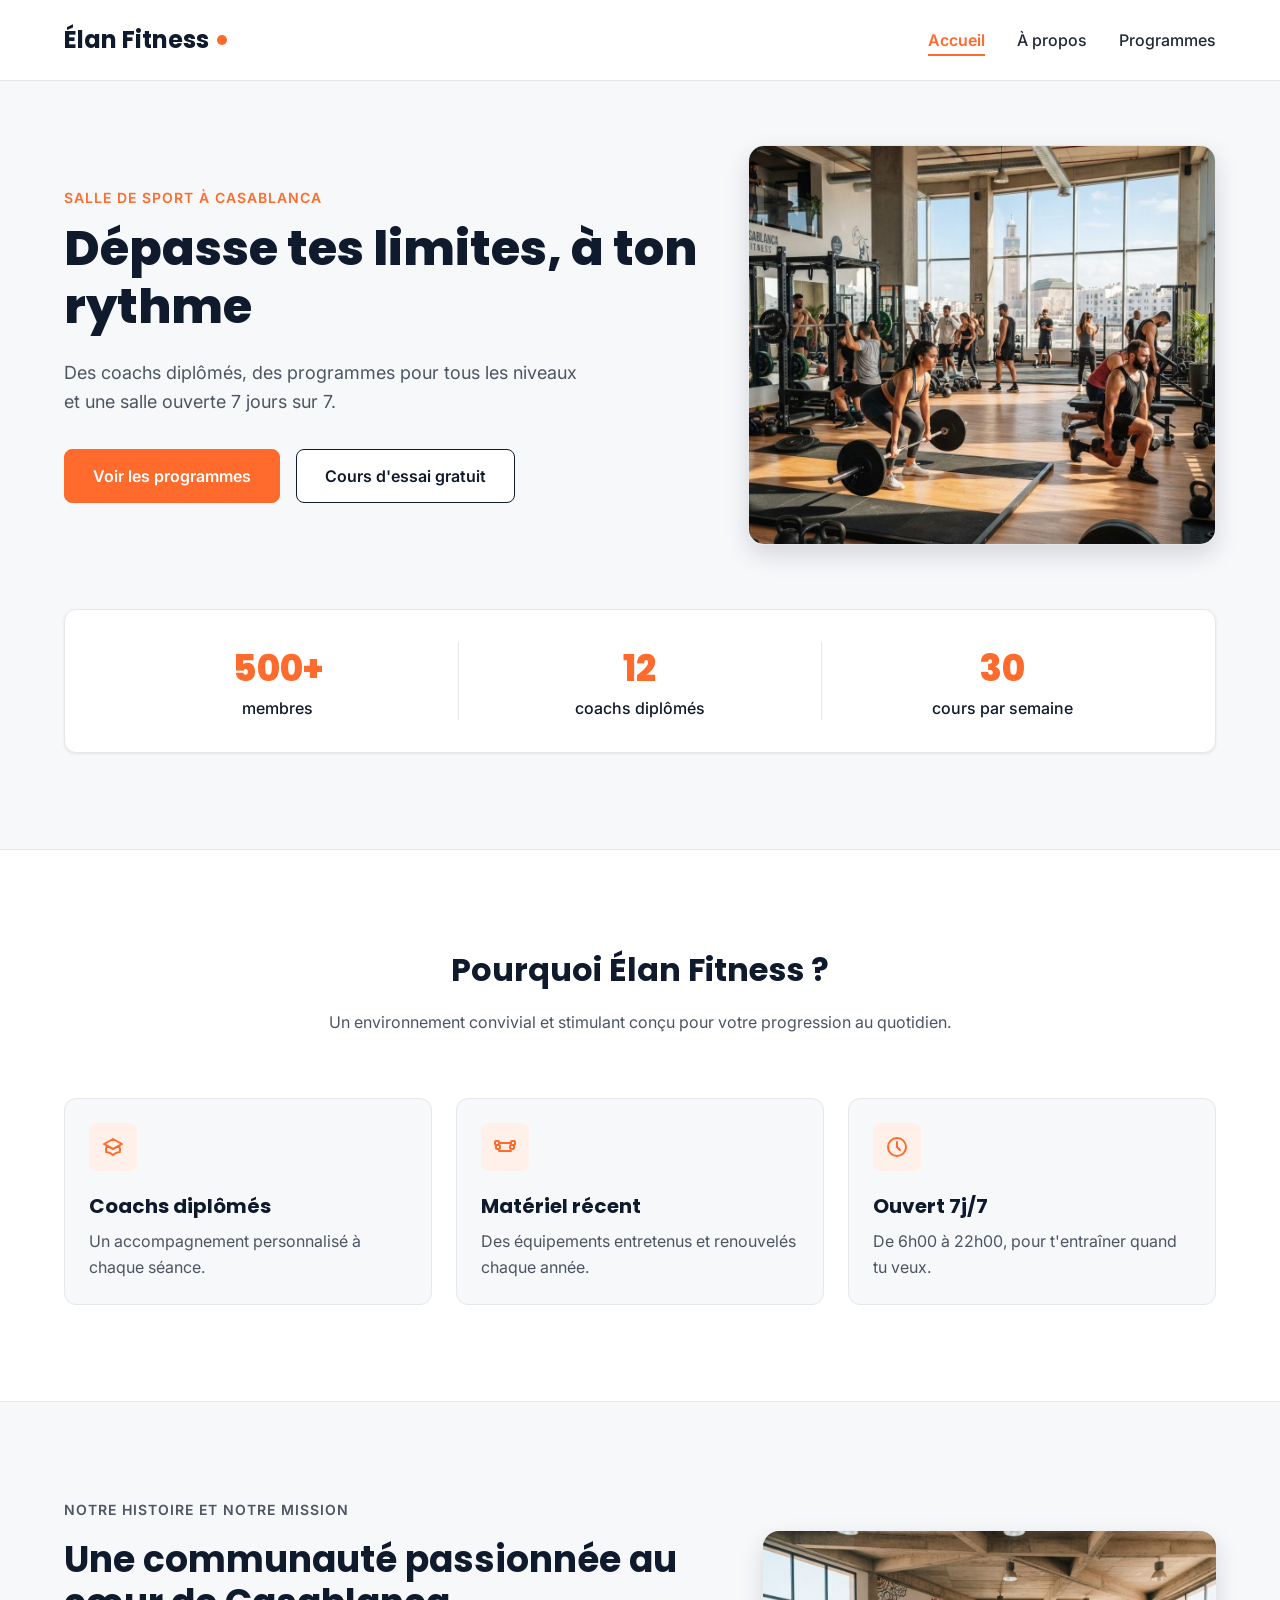
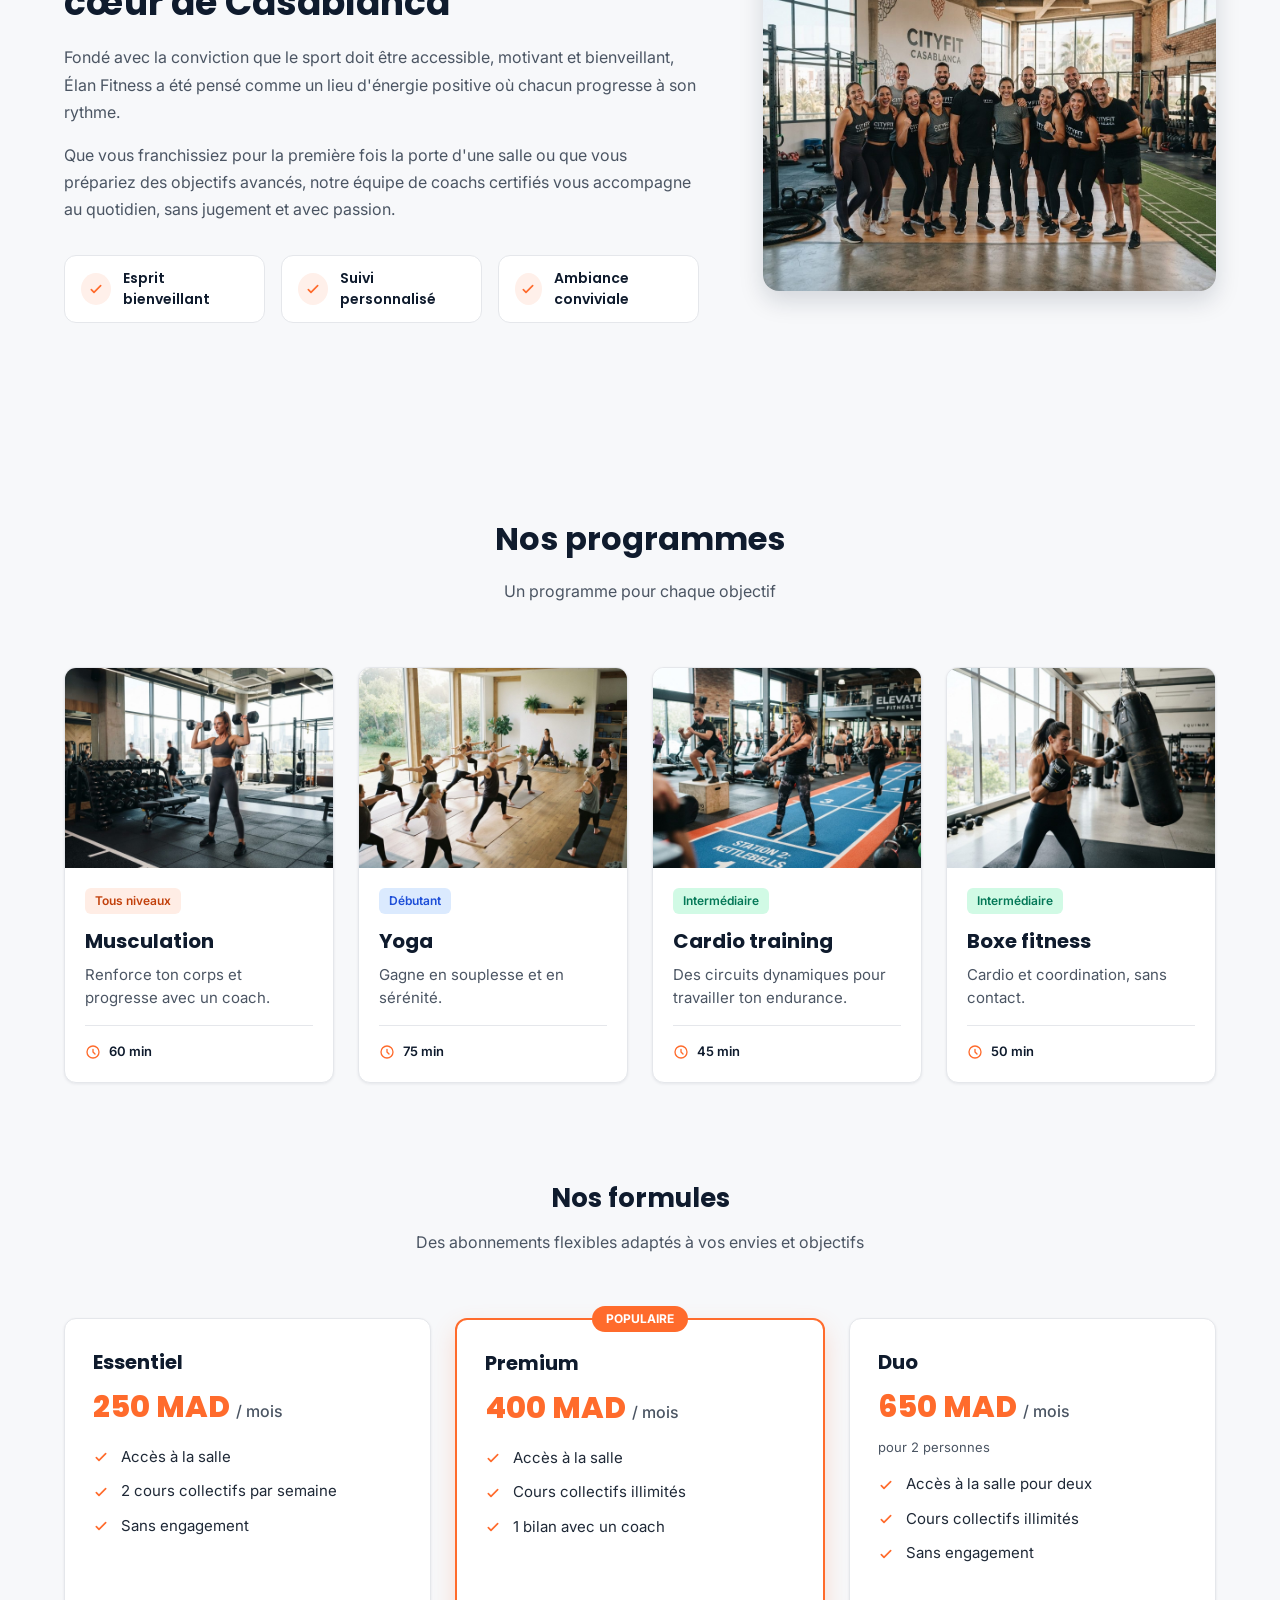
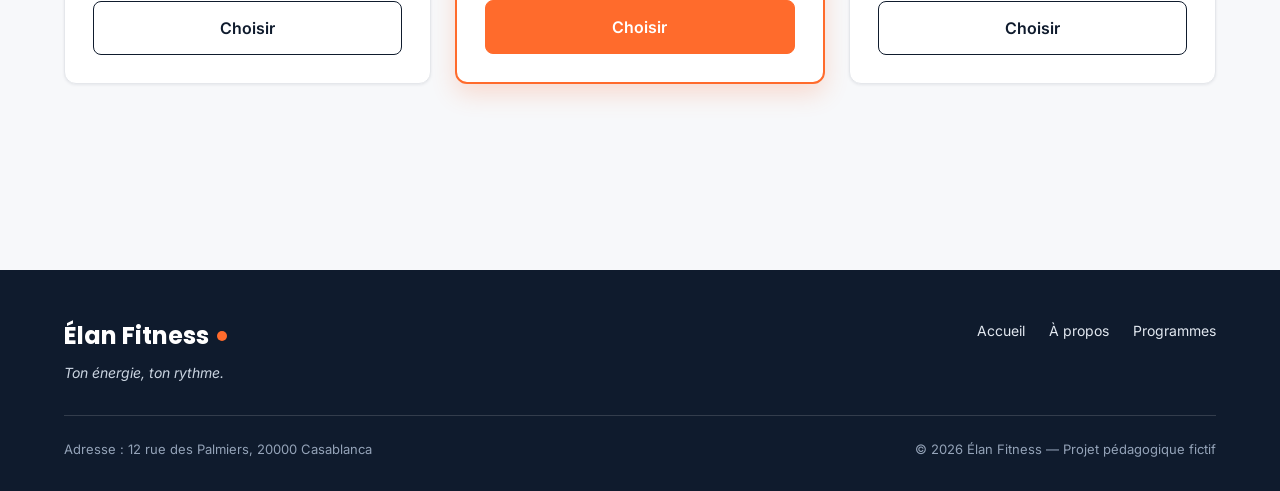
==== index.html @ 8089c2e6 "les 1er modification sur projet Global" ====
<!DOCTYPE html>
<html lang="fr">

<head>
  <meta charset="UTF-8">
  <meta name="viewport" content="width=device-width, initial-scale=1">
  <meta name="description"
    content="Élan Fitness, salle de sport à Casablanca : musculation, yoga, cardio et boxe fitness avec des coachs diplômés. Réservez votre cours d'essai gratuit.">
  <title>Élan Fitness | Salle de sport à Casablanca</title>

  <link rel="preconnect" href="https://fonts.googleapis.com">
  <link rel="preconnect" href="https://fonts.gstatic.com" crossorigin>
  <link
    href="https://fonts.googleapis.com/css2?family=Inter:wght@400;500;600&family=Poppins:wght@600;700;800&display=swap"
    rel="stylesheet">

  <link rel="stylesheet" href="style.css">
</head>

<body>

  <header class="en-tete">
    <div class="conteneur en-tete-contenu">
      <a href="#accueil" class="logo">Élan Fitness</a>

      <nav aria-label="Navigation principale">
        <ul class="menu">
          <li><a href="#accueil" class="lien-actif">Accueil</a></li>
          <li><a href="#a-propos">À propos</a></li>
          <li><a href="#programmes">Programmes</a></li>
        </ul>
      </nav>
    </div>
  </header>

  <main>

    <section id="accueil" class="hero">
      <div class="conteneur">

        <div class="hero-contenu">
          <div class="hero-texte">
            <p class="sur-titre">Salle de sport à Casablanca</p>
            <h1>Dépasse tes limites, à ton rythme</h1>
            <p class="hero-description">
              Des coachs diplômés, des programmes pour tous les niveaux et une salle ouverte 7 jours sur 7.
            </p>
            <div class="boutons">
              <a href="#programmes" class="bouton bouton-principal">Voir les programmes</a>
              <a href="#contact" class="bouton bouton-secondaire">Cours d'essai gratuit</a>
            </div>
          </div>

          <img class="hero-image" src="img/hero.jpg"
            alt="Des personnes s'entraînent dans une salle de sport lumineuse à Casablanca">
        </div>

        <div class="chiffres">
          <div class="chiffre">
            <p class="chiffre-nombre">500+</p>
            <p>membres</p>
          </div>
          <div class="chiffre">
            <p class="chiffre-nombre">12</p>
            <p>coachs diplômés</p>
          </div>
          <div class="chiffre">
            <p class="chiffre-nombre">30</p>
            <p>cours par semaine</p>
          </div>
        </div>

      </div>
    </section>

    <section class="section section-blanche">
      <div class="conteneur">

        <div class="section-titre">
          <h2>Pourquoi Élan Fitness ?</h2>
          <p>Un environnement convivial et stimulant conçu pour votre progression au quotidien.</p>
        </div>

        <div class="cartes">
          <article class="carte carte-avantage">
            <div class="icone"><img src="img/icone-coach.svg" alt=""></div>
            <h3>Coachs diplômés</h3>
            <p>Un accompagnement personnalisé à chaque séance.</p>
          </article>

          <article class="carte carte-avantage">
            <div class="icone"><img src="img/icone-materiel.svg" alt=""></div>
            <h3>Matériel récent</h3>
            <p>Des équipements entretenus et renouvelés chaque année.</p>
          </article>

          <article class="carte carte-avantage">
            <div class="icone"><img src="img/icone-horloge.svg" alt=""></div>
            <h3>Ouvert 7j/7</h3>
            <p>De 6h00 à 22h00, pour t'entraîner quand tu veux.</p>
          </article>
        </div>

      </div>
    </section>

    <section id="a-propos" class="section">
      <div class="conteneur apropos-contenu">

        <div class="apropos-texte">
          <p class="sur-titre">Notre histoire et notre mission</p>
          <h2>Une communauté passionnée au cœur de Casablanca</h2>
          <p>
            Fondé avec la conviction que le sport doit être accessible, motivant et bienveillant,
            Élan Fitness a été pensé comme un lieu d'énergie positive où chacun progresse à son rythme.
          </p>
          <p>
            Que vous franchissiez pour la première fois la porte d'une salle ou que vous prépariez des
            objectifs avancés, notre équipe de coachs certifiés vous accompagne au quotidien, sans
            jugement et avec passion.
          </p>

          <ul class="valeurs">
            <li class="valeur">
              <div class="icone icone-petite"><img src="img/icone-check.svg" alt=""></div>
              <span>Esprit bienveillant</span>
            </li>
            <li class="valeur">
              <div class="icone icone-petite"><img src="img/icone-check.svg" alt=""></div>
              <span>Suivi personnalisé</span>
            </li>
            <li class="valeur">
              <div class="icone icone-petite"><img src="img/icone-check.svg" alt=""></div>
              <span>Ambiance conviviale</span>
            </li>
          </ul>
        </div>

        <img class="apropos-image" src="img/equipe.jpg" alt="L'équipe de coachs d'Élan Fitness réunie dans la salle">

      </div>
    </section>

    <section id="programmes" class="section">
      <div class="conteneur">

        <div class="section-titre">
          <h2>Nos programmes</h2>
          <p>Un programme pour chaque objectif</p>
        </div>

        <div class="cartes">

          <article class="carte carte-programme">
            <img src="img/musculation.jpg" alt="Une sportive soulève des haltères dans l'espace musculation">
            <div class="programme-corps">
              <span class="etiquette etiquette-orange">Tous niveaux</span>
              <h3>Musculation</h3>
              <p>Renforce ton corps et progresse avec un coach.</p>
              <p class="duree"><img src="img/icone-duree.svg" alt="">60 min</p>
            </div>
          </article>

          <article class="carte carte-programme">
            <img src="img/yoga.jpg" alt="Un groupe pratique le yoga sur des tapis dans une salle lumineuse">
            <div class="programme-corps">
              <span class="etiquette etiquette-bleue">Débutant</span>
              <h3>Yoga</h3>
              <p>Gagne en souplesse et en sérénité.</p>
              <p class="duree"><img src="img/icone-duree.svg" alt="">75 min</p>
            </div>
          </article>

          <article class="carte carte-programme">
            <img src="img/cardio.jpg" alt="Des sportifs suivent un circuit de cardio training avec des kettlebells">
            <div class="programme-corps">
              <span class="etiquette etiquette-verte">Intermédiaire</span>
              <h3>Cardio training</h3>
              <p>Des circuits dynamiques pour travailler ton endurance.</p>
              <p class="duree"><img src="img/icone-duree.svg" alt="">45 min</p>
            </div>
          </article>

          <article class="carte carte-programme">
            <img src="img/boxe.jpg" alt="Une sportive frappe un sac de frappe pendant un cours de boxe fitness">
            <div class="programme-corps">
              <span class="etiquette etiquette-verte">Intermédiaire</span>
              <h3>Boxe fitness</h3>
              <p>Cardio et coordination, sans contact.</p>
              <p class="duree"><img src="img/icone-duree.svg" alt="">50 min</p>
            </div>
          </article>

        </div>

        <div class="formules">

          <div class="section-titre">
            <h3>Nos formules</h3>
            <p>Des abonnements flexibles adaptés à vos envies et objectifs</p>
          </div>

          <div class="cartes">

            <article class="carte formule">
              <h4>Essentiel</h4>
              <p class="prix">250 MAD <span>/ mois</span></p>
              <ul class="formule-liste">
                <li>Accès à la salle</li>
                <li>2 cours collectifs par semaine</li>
                <li>Sans engagement</li>
              </ul>
              <a href="#contact" class="bouton bouton-secondaire">Choisir</a>
            </article>

            <article class="carte formule formule-populaire">
              <p class="badge-populaire">Populaire</p>
              <h4>Premium</h4>
              <p class="prix">400 MAD <span>/ mois</span></p>
              <ul class="formule-liste">
                <li>Accès à la salle</li>
                <li>Cours collectifs illimités</li>
                <li>1 bilan avec un coach</li>
              </ul>
              <a href="#contact" class="bouton bouton-principal">Choisir</a>
            </article>

            <article class="carte formule">
              <h4>Duo</h4>
              <p class="prix">650 MAD <span>/ mois</span></p>
              <p class="prix-note">pour 2 personnes</p>
              <ul class="formule-liste">
                <li>Accès à la salle pour deux</li>
                <li>Cours collectifs illimités</li>
                <li>Sans engagement</li>
              </ul>
              <a href="#contact" class="bouton bouton-secondaire">Choisir</a>
            </article>

          </div>
        </div>

      </div>
    </section>

  </main>

  <footer class="pied-de-page">
    <div class="conteneur">

      <div class="pied-haut">
        <div>
          <p class="logo logo-clair">Élan Fitness</p>
          <p class="slogan">Ton énergie, ton rythme.</p>
        </div>

        <nav aria-label="Navigation du pied de page">
          <ul class="menu menu-pied">
            <li><a href="#accueil">Accueil</a></li>
            <li><a href="#a-propos">À propos</a></li>
            <li><a href="#programmes">Programmes</a></li>
          </ul>
        </nav>
      </div>

      <div class="pied-bas">
        <p>Adresse : 12 rue des Palmiers, 20000 Casablanca</p>
        <p>&copy; 2026 Élan Fitness — Projet pédagogique fictif</p>
      </div>

    </div>
  </footer>

</body>

</html>
---- style.css ----
* {
  box-sizing: border-box;
  margin: 0;
  padding: 0;
}

html {
  scroll-behavior: smooth;
}

body {
  font-family: 'Inter', Arial, sans-serif;
  font-size: 16px;
  line-height: 1.5;
  color: #1F2937;
  background-color: #F7F8FA;
}

h1,
h2,
h3,
h4 {
  font-family: 'Poppins', Arial, sans-serif;
  color: #0F1B2D;
}

a {
  color: inherit;
  text-decoration: none;
}

ul {
  list-style: none;
}

img {
  display: block;
  max-width: 100%;
}

a:focus-visible,
button:focus-visible {
  outline: 3px solid #FF6B2C;
  outline-offset: 2px;
}

.conteneur {
  width: 100%;
  max-width: 1200px;
  margin: 0 auto;
  padding: 0 24px;
}

.section {
  padding: 96px 0;
}

.section-blanche {
  background-color: #FFFFFF;
  border-top: 1px solid #E5E7EB;
  border-bottom: 1px solid #E5E7EB;
}

.section-titre {
  max-width: 640px;
  margin: 0 auto 64px;
  text-align: center;
}

.section-titre h2 {
  font-size: 32px;
  margin-bottom: 16px;
}

.section-titre h3 {
  font-size: 26px;
  margin-bottom: 12px;
}

.section-titre p {
  color: #4B5563;
}

.sur-titre {
  font-size: 14px;
  font-weight: 600;
  color: #FF6B2C;
  text-transform: uppercase;
  letter-spacing: 1px;
  margin-bottom: 12px;
}

.bouton {
  display: inline-block;
  padding: 14px 28px;
  border-radius: 8px;
  font-size: 16px;
  font-weight: 600;
  text-align: center;
  cursor: pointer;
}

.bouton-principal {
  background-color: #FF6B2C;
  border: 1px solid #FF6B2C;
  color: #FFFFFF;
}

.bouton-principal:hover {
  background-color: #F05817;
}

.bouton-secondaire {
  background-color: #FFFFFF;
  border: 1px solid #0F1B2D;
  color: #0F1B2D;
}

.bouton-secondaire:hover {
  background-color: #F3F4F6;
}

.cartes {
  display: flex;
  gap: 24px;
}

.carte {
  flex: 1;
  background-color: #FFFFFF;
  border: 1px solid #E5E7EB;
  border-radius: 12px;
  box-shadow: 0 1px 3px rgba(15, 27, 45, 0.08);
}

.icone {
  width: 48px;
  height: 48px;
  background-color: #FFF0EA;
  border-radius: 8px;
  display: flex;
  align-items: center;
  justify-content: center;
}

.icone img {
  width: 24px;
  height: 24px;
}

.icone-petite {
  width: 32px;
  height: 32px;
  border-radius: 50%;
}

.icone-petite img {
  width: 16px;
  height: 16px;
}

.en-tete {
  position: sticky;
  top: 0;
  z-index: 10;
  background-color: #FFFFFF;
  border-bottom: 1px solid #E5E7EB;
}

.en-tete-contenu {
  height: 80px;
  display: flex;
  align-items: center;
  justify-content: space-between;
}

.logo {
  display: flex;
  align-items: center;
  font-family: 'Poppins', Arial, sans-serif;
  font-size: 24px;
  font-weight: 700;
  color: #0F1B2D;
}

.logo::after {
  content: "";
  width: 10px;
  height: 10px;
  margin-left: 8px;
  background-color: #FF6B2C;
  border-radius: 50%;
}

.menu {
  display: flex;
  gap: 32px;
}

.menu a {
  font-weight: 500;
  padding-bottom: 4px;
  border-bottom: 2px solid transparent;
}

.menu a:hover {
  color: #FF6B2C;
}

.menu .lien-actif {
  color: #FF6B2C;
  font-weight: 600;
  border-bottom-color: #FF6B2C;
}

.hero {
  padding: 64px 0 96px;
}

.hero-contenu {
  display: flex;
  align-items: center;
  gap: 32px;
}

.hero-texte {
  flex: 7;
}

.hero-texte h1 {
  font-size: 48px;
  font-weight: 800;
  line-height: 1.2;
  margin-bottom: 24px;
}

.hero-description {
  max-width: 520px;
  font-size: 18px;
  line-height: 1.6;
  color: #4B5563;
  margin-bottom: 32px;
}

.boutons {
  display: flex;
  flex-wrap: wrap;
  gap: 16px;
}

.hero-image {
  flex: 5;
  min-width: 0;
  height: 400px;
  object-fit: cover;
  border-radius: 16px;
  border: 1px solid #E5E7EB;
  box-shadow: 0 10px 25px rgba(15, 27, 45, 0.15);
}

.chiffres {
  display: flex;
  margin-top: 64px;
  padding: 32px;
  background-color: #FFFFFF;
  border: 1px solid #E5E7EB;
  border-radius: 12px;
  box-shadow: 0 1px 3px rgba(15, 27, 45, 0.08);
}

.chiffre {
  flex: 1;
  text-align: center;
  font-weight: 500;
  color: #0F1B2D;
}

.chiffre+.chiffre {
  border-left: 1px solid #E5E7EB;
}

.chiffre-nombre {
  font-family: 'Poppins', Arial, sans-serif;
  font-size: 36px;
  font-weight: 800;
  color: #FF6B2C;
}

.carte-avantage {
  padding: 24px;
  background-color: #F7F8FA;
  box-shadow: none;
}

.carte-avantage .icone {
  margin-bottom: 20px;
}

.carte-avantage h3 {
  font-size: 20px;
  margin-bottom: 8px;
}

.carte-avantage p {
  color: #4B5563;
  line-height: 1.6;
}

.apropos-contenu {
  display: flex;
  align-items: center;
  gap: 64px;
}

.apropos-texte {
  flex: 7;
}

.apropos-texte h2 {
  font-size: 36px;
  line-height: 1.2;
  margin-bottom: 20px;
}

.apropos-texte p {
  color: #4B5563;
  line-height: 1.7;
  margin-bottom: 16px;
}

.valeurs {
  display: flex;
  gap: 16px;
  margin-top: 32px;
}

.valeur {
  flex: 1;
  display: flex;
  align-items: center;
  gap: 12px;
  padding: 12px 16px;
  background-color: #FFFFFF;
  border: 1px solid #E5E7EB;
  border-radius: 12px;
  font-family: 'Poppins', Arial, sans-serif;
  font-size: 14px;
  font-weight: 600;
  color: #0F1B2D;
}

.apropos-image {
  flex: 5;
  min-width: 0;
  height: 360px;
  object-fit: cover;
  border-radius: 16px;
  box-shadow: 0 10px 25px rgba(15, 27, 45, 0.15);
}

.carte-programme {
  display: flex;
  flex-direction: column;
  overflow: hidden;
}

.carte-programme>img {
  width: 100%;
  height: 200px;
  object-fit: cover;
}

.programme-corps {
  flex: 1;
  display: flex;
  flex-direction: column;
  padding: 20px;
}

.programme-corps h3 {
  font-size: 20px;
  margin-bottom: 8px;
}

.programme-corps p {
  font-size: 15px;
  color: #4B5563;
}

.etiquette {
  align-self: flex-start;
  padding: 4px 10px;
  margin-bottom: 12px;
  border-radius: 6px;
  font-size: 12px;
  font-weight: 600;
}

.etiquette-orange {
  background-color: #FFEDE5;
  color: #C2410C;
}

.etiquette-bleue {
  background-color: #DBEAFE;
  color: #1D4ED8;
}

.etiquette-verte {
  background-color: #D1FAE5;
  color: #047857;
}

.programme-corps .duree {
  display: flex;
  align-items: center;
  gap: 8px;
  margin-top: auto;
  padding-top: 16px;
  border-top: 1px solid #E5E7EB;
  font-size: 13px;
  font-weight: 600;
  color: #0F1B2D;
}

.programme-corps h3+p {
  margin-bottom: 16px;
}

.duree img {
  width: 16px;
  height: 16px;
}

.formules {
  margin-top: 96px;
}

.formule {
  position: relative;
  display: flex;
  flex-direction: column;
  padding: 28px;
}

.formule h4 {
  font-size: 20px;
}

.prix {
  margin: 8px 0 16px;
  font-family: 'Poppins', Arial, sans-serif;
  font-size: 30px;
  font-weight: 800;
  color: #FF6B2C;
}

.prix span {
  font-family: 'Inter', Arial, sans-serif;
  font-size: 16px;
  font-weight: 500;
  color: #4B5563;
}

.prix-note {
  margin: -8px 0 16px;
  font-size: 13px;
  color: #4B5563;
}

.formule-liste {
  flex: 1;
  margin-bottom: 24px;
}

.formule-liste li {
  padding-left: 28px;
  margin-bottom: 12px;
  font-size: 15px;
  background-image: url('img/icone-check.svg');
  background-repeat: no-repeat;
  background-position: left center;
  background-size: 16px;
}

.formule .bouton {
  display: block;
}

.formule-populaire {
  border: 2px solid #FF6B2C;
  box-shadow: 0 10px 25px rgba(255, 107, 44, 0.2);
}

.badge-populaire {
  position: absolute;
  top: -14px;
  left: 50%;
  transform: translateX(-50%);
  padding: 4px 14px;
  background-color: #FF6B2C;
  border-radius: 999px;
  font-size: 12px;
  font-weight: 700;
  text-transform: uppercase;
  color: #FFFFFF;
}

.pied-de-page {
  padding: 48px 0 32px;
  background-color: #0F1B2D;
  color: #FFFFFF;
  margin-top: 90px;
}

.pied-haut {
  display: flex;
  justify-content: space-between;
  align-items: flex-start;
  padding-bottom: 32px;
  border-bottom: 1px solid rgba(255, 255, 255, 0.15);
}

.logo-clair {
  color: #FFFFFF;
}

.slogan {
  margin-top: 8px;
  font-size: 14px;
  font-style: italic;
  color: #CBD5E1;
}

.menu-pied {
  gap: 24px;
}

.menu-pied a {
  font-size: 14px;
  font-weight: 400;
  color: #E2E8F0;
}

.pied-bas {
  display: flex;
  justify-content: space-between;
  margin-top: 24px;
  font-size: 13px;
  color: #94A3B8;
}

#conta {
  border: 1px solid #000000;
  border-radius: 40px;
  margin-top: 32px;
  padding: 24px;
  width: 400px;
}

label {
  display: block;
  font-weight: 1200;
  border-radius: 4px;


}

input,
textarea {
  width: 65%;
  padding: 8px;
  margin-top: 2px;
  margin-bottom: 16px;
  border: 2px solid #E5E7EB;
  border-radius: 20px;

}
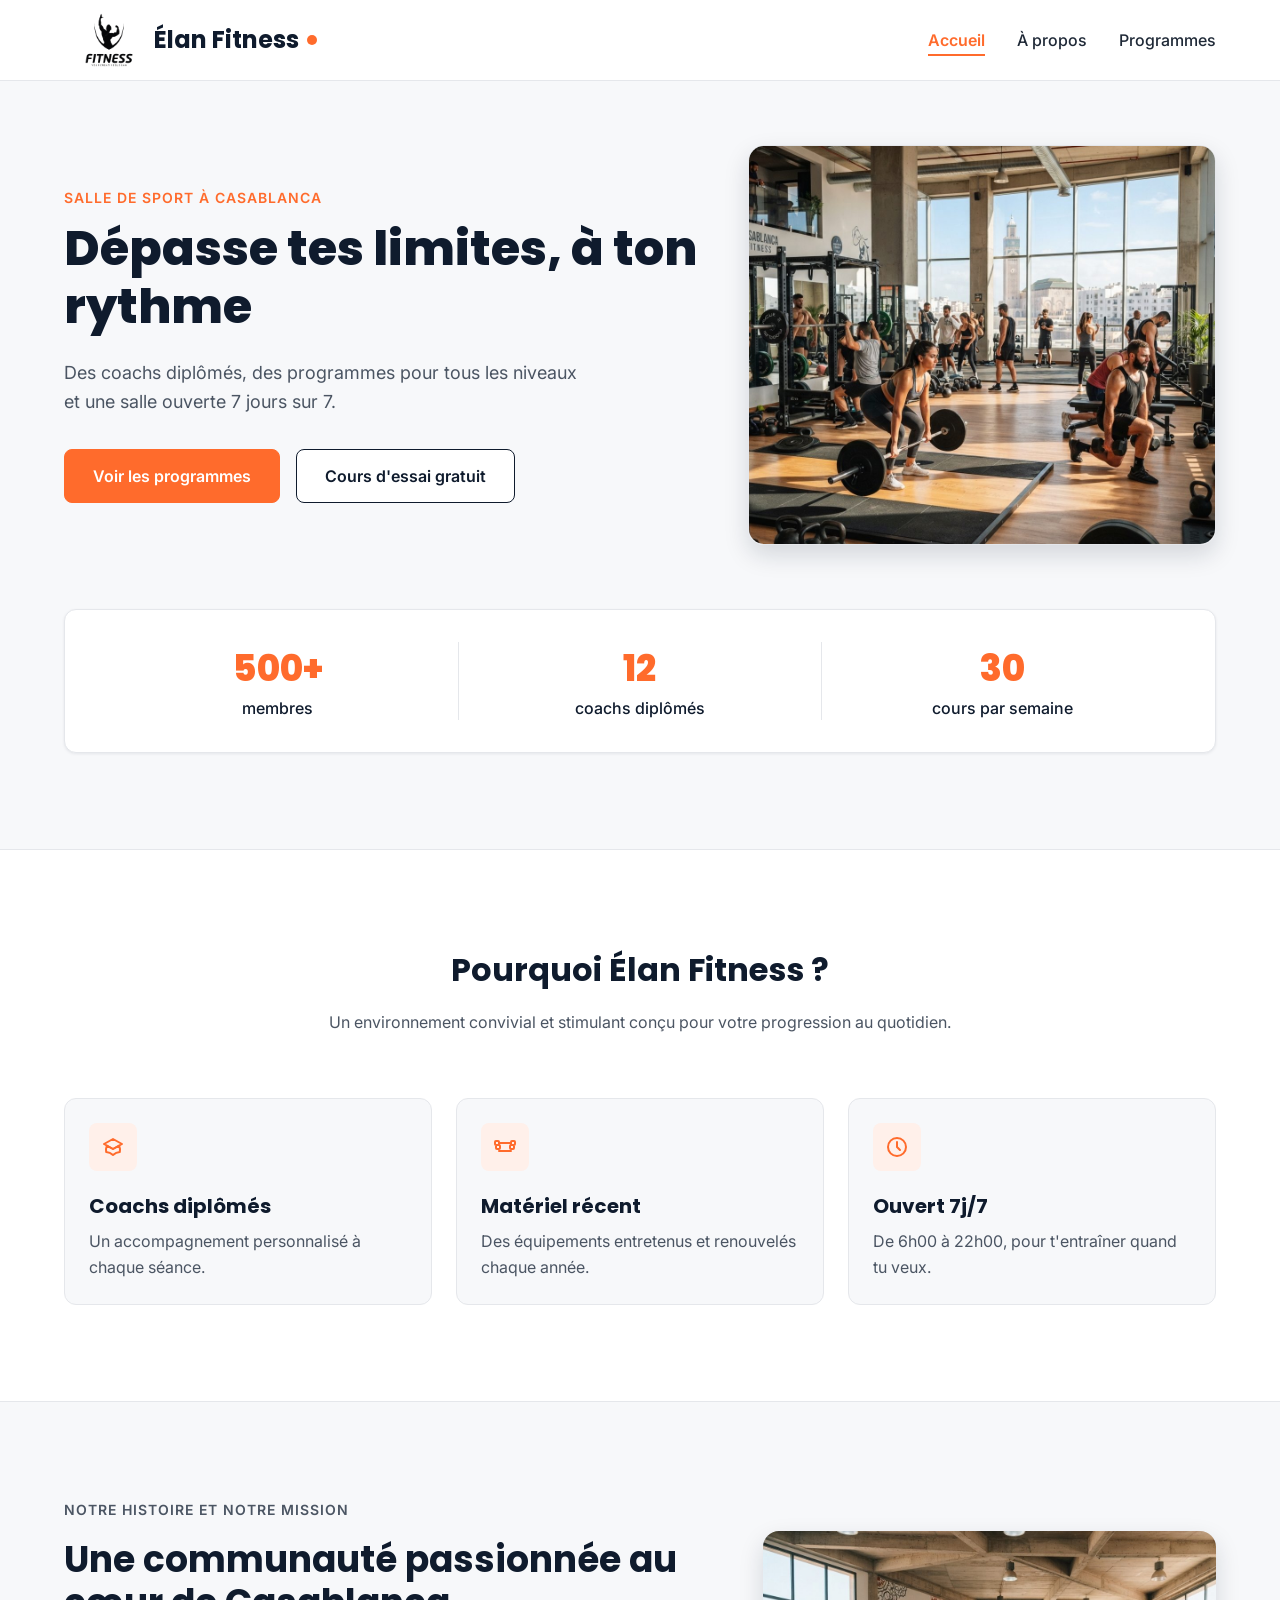
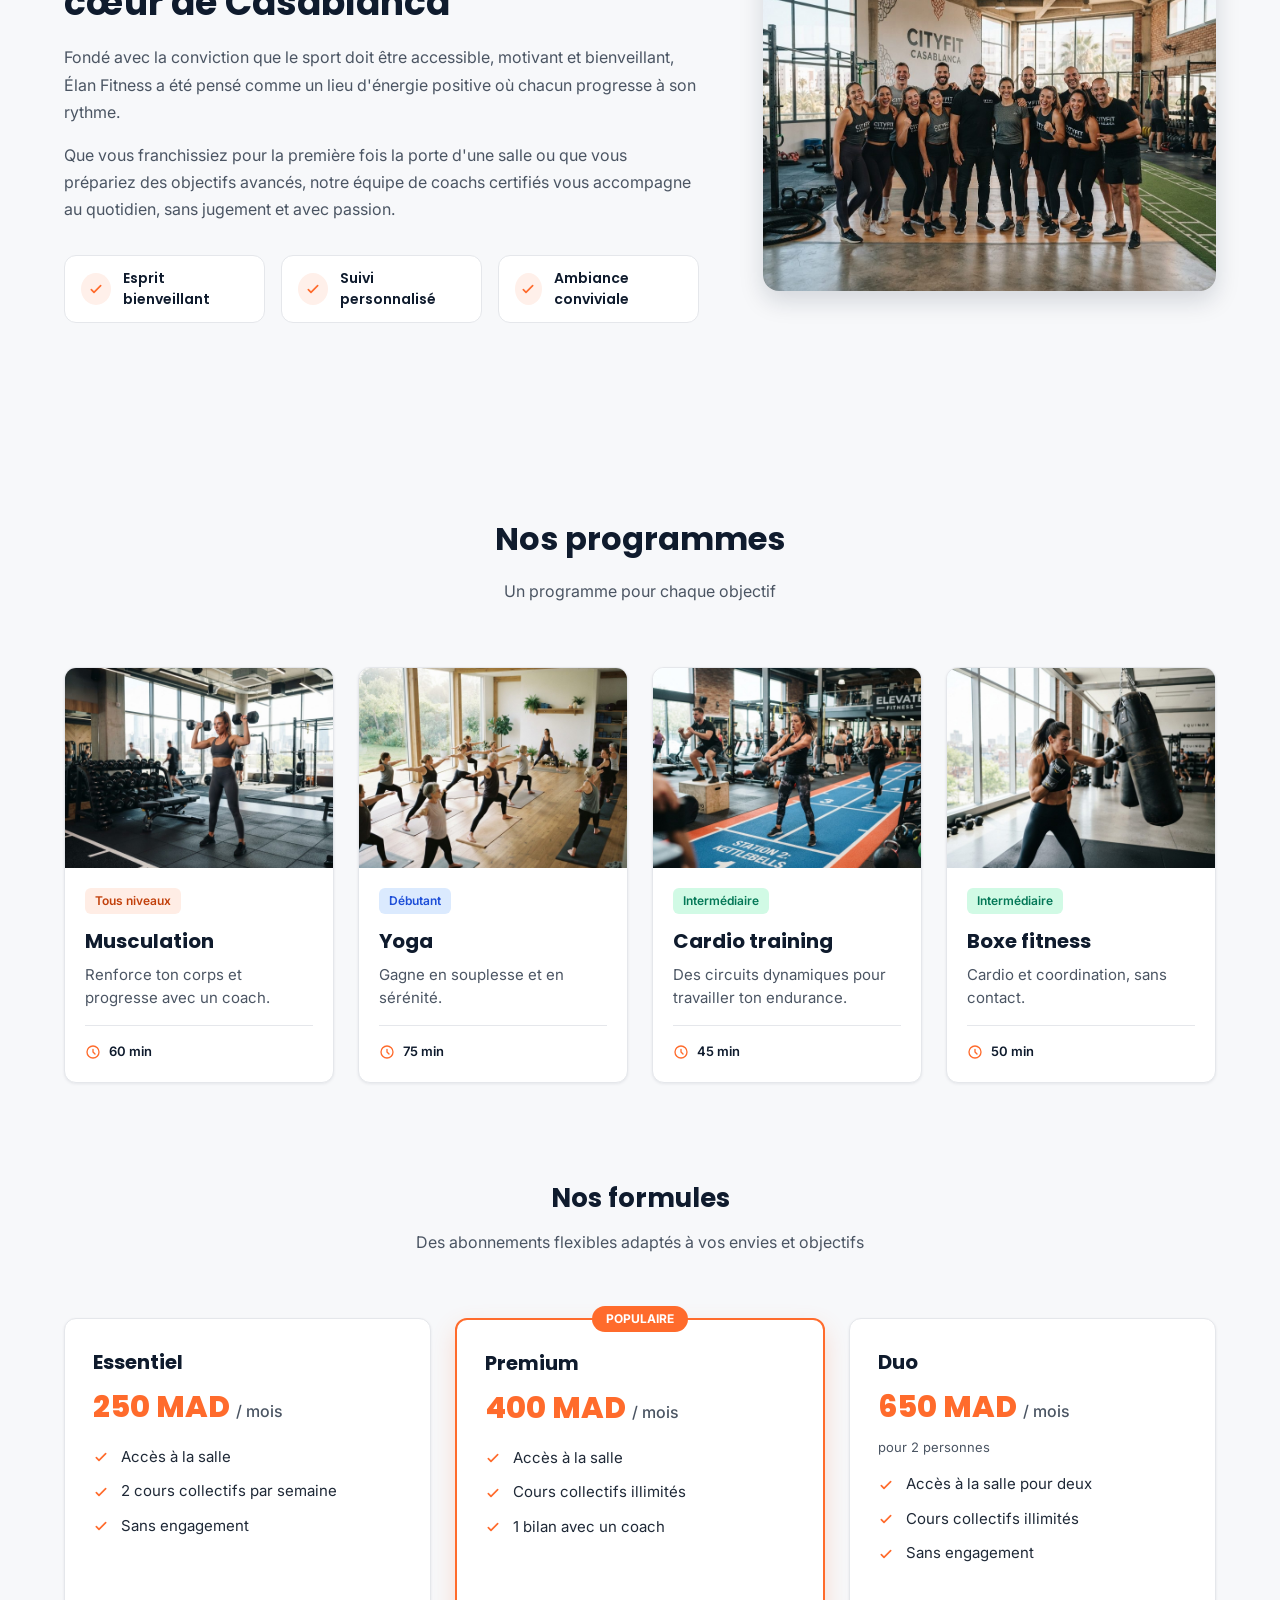
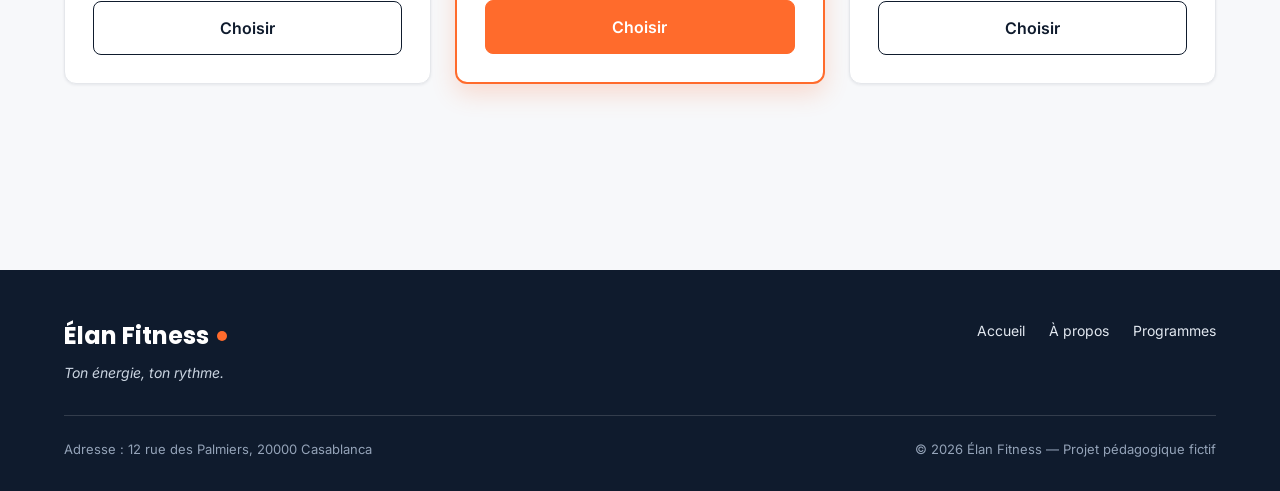
==== commit 9fdc1e89: "new modification of logo and page contact" ====
--- a/index.html
+++ b/index.html
@@ -21,7 +21,7 @@
 
   <header class="en-tete">
     <div class="conteneur en-tete-contenu">
-      <a href="#accueil" class="logo">Élan Fitness</a>
+      <a href="first.html" class="logo"><img src="img/log.png" alt="logo">Élan Fitness</a>
 
       <nav aria-label="Navigation principale">
         <ul class="menu">
--- a/style.css
+++ b/style.css
@@ -1,3 +1,26 @@
+@media screen and (min-width: 780px) and (max-width: 979px) {
+  .conteneur-flex {
+    flex-flow: row wrap;
+  }
+
+  .sous-conteneur-flex {
+    margin: 0px 10px;
+  }
+}
+
+/*Styles spécifiques pour les grands écrans type écrans d'ordinateur*/
+@media screen and (min-width: 980px) {
+  .conteneur-flex {
+    flex-flow: row wrap;
+  }
+
+  .sous-conteneur-flex {
+    flex-flow: row wrap;
+    margin: 0px 10px;
+
+  }
+}
+
 * {
   box-sizing: border-box;
   margin: 0;
@@ -7,6 +30,7 @@
 html {
   scroll-behavior: smooth;
 }
+
 
 body {
   font-family: 'Inter', Arial, sans-serif;
@@ -42,6 +66,12 @@
 button:focus-visible {
   outline: 3px solid #FF6B2C;
   outline-offset: 2px;
+}
+
+
+header img {
+  width: 90px;
+  /* height: 50px; */
 }
 
 .conteneur {
@@ -550,29 +580,73 @@
   color: #94A3B8;
 }
 
-#conta {
+
+.contactNous {
+  background-color: #F7F8FA;
+
+  display: flex;
+  justify-content: center;
+  align-items: center;
+  gap: 1px;
+  padding: 30px;
+}
+
+
+/*email...*/
+.conta {
+  background-color: #ffff;
   border: 1px solid #000000;
   border-radius: 40px;
-  margin-top: 32px;
-  padding: 24px;
-  width: 400px;
-}
-
-label {
-  display: block;
-  font-weight: 1200;
-  border-radius: 4px;
-
-
-}
-
-input,
+  margin: 20px;
+  padding: 10px;
+  width: 700px;
+  height: 500px;
+
+}
+
+.conta input,
 textarea {
-  width: 65%;
+  width: 70%;
   padding: 8px;
-  margin-top: 2px;
+  margin-top: 15px;
   margin-bottom: 16px;
   border: 2px solid #E5E7EB;
   border-radius: 20px;
 
+
+}
+
+
+/* viens nous voir*/
+.CoT {
+  background-color: #F7F8FA;
+  color: rgb(44, 45, 45);
+  margin: 10px;
+  padding: 24px;
+  width: 700px;
+  border-radius: 40px;
+  height: 500px;
+
+
+}
+
+.CoT h1 {
+
+  font-family: 'Times New Roman', Times, bold;
+  font-size: 40px;
+
+
+}
+
+.mod {
+  color: black;
+  font-family: "Arial, sans-serif";
+  font-size: 30px;
+
+
+}
+
+.l {
+  font-family: 'Times New Roman', Times, bold;
+  font-size: 40px;
 }
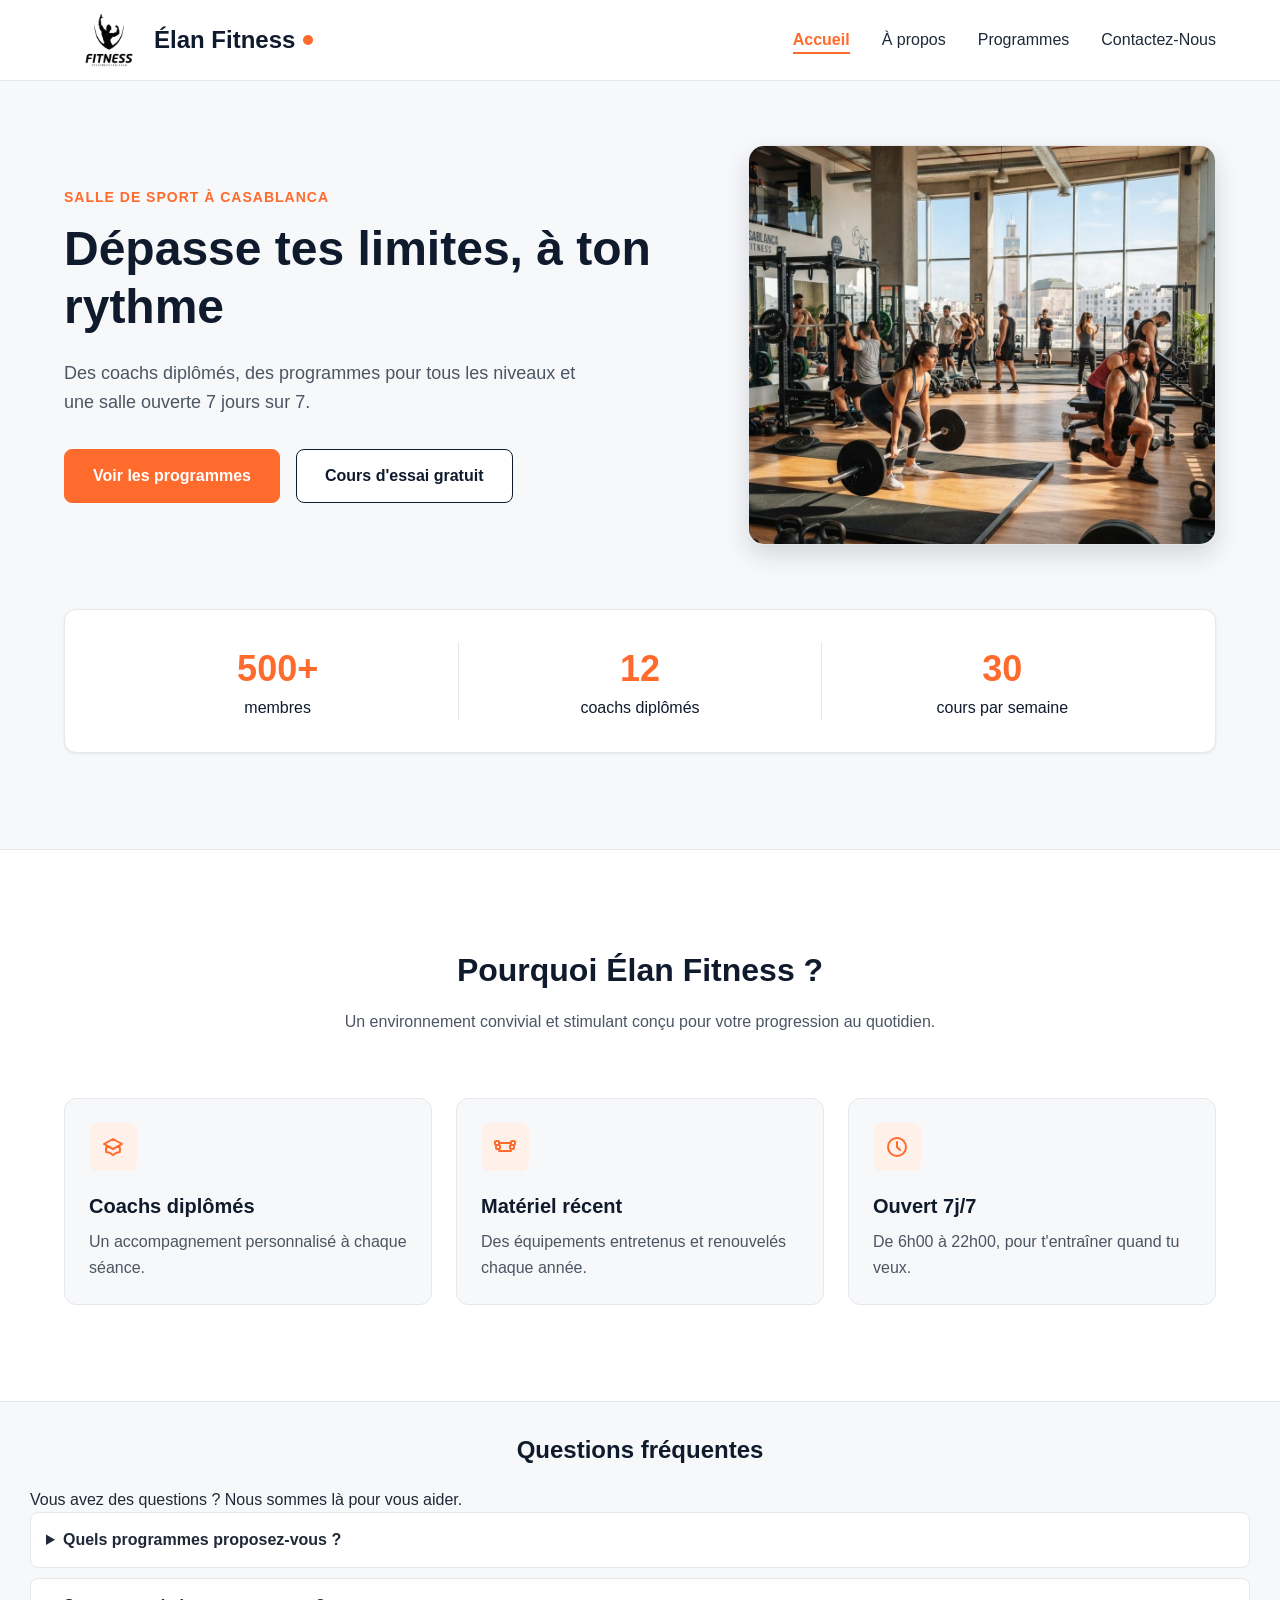
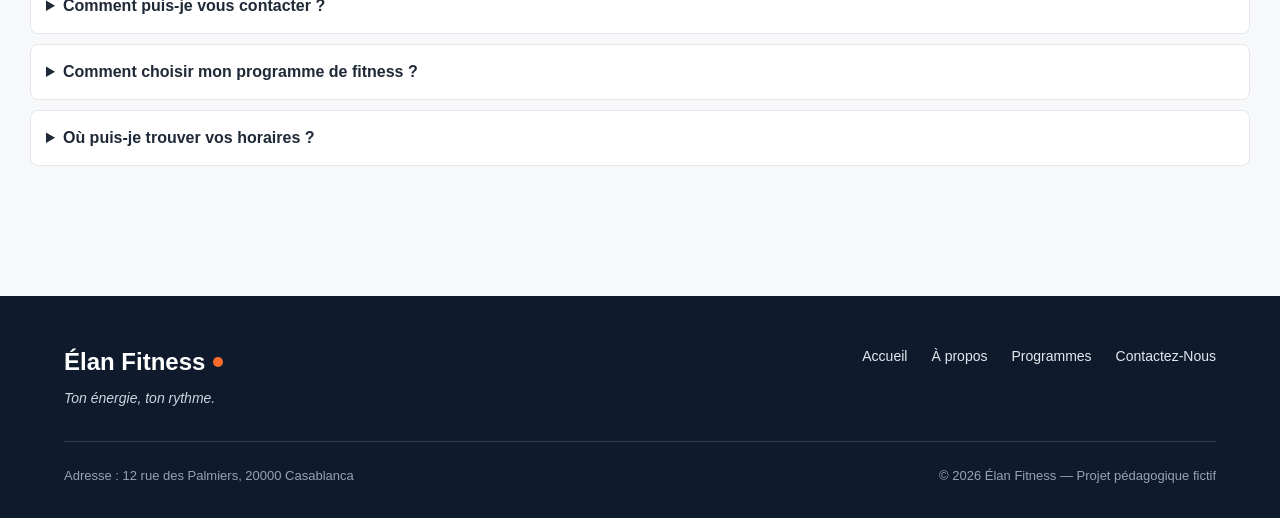
==== commit 0d20e055: "ameliorer SEo" ====
--- a/index.html
+++ b/index.html
@@ -1,276 +1,180 @@
 <!DOCTYPE html>
-<html lang="fr">
+<html lang="en">
 
 <head>
-  <meta charset="UTF-8">
-  <meta name="viewport" content="width=device-width, initial-scale=1">
-  <meta name="description"
-    content="Élan Fitness, salle de sport à Casablanca : musculation, yoga, cardio et boxe fitness avec des coachs diplômés. Réservez votre cours d'essai gratuit.">
-  <title>Élan Fitness | Salle de sport à Casablanca</title>
+    <meta charset="UTF-8">
+    <meta name="viewport" content="width=device-width, initial-scale=1.0">
+    <meta name="description"
+        content="Élan Fitness, salle de sport à Casablanca : musculation, yoga, cardio et boxe fitness avec des coachs diplômés. Réservez votre cours d'essai gratuit.">
+    <title>Élan Fitness | Salle de sport à Casablanca</title>
+    <link rel="stylesheet" href="style.css">
 
-  <link rel="preconnect" href="https://fonts.googleapis.com">
-  <link rel="preconnect" href="https://fonts.gstatic.com" crossorigin>
-  <link
-    href="https://fonts.googleapis.com/css2?family=Inter:wght@400;500;600&family=Poppins:wght@600;700;800&display=swap"
-    rel="stylesheet">
-
-  <link rel="stylesheet" href="style.css">
 </head>
 
 <body>
 
-  <header class="en-tete">
-    <div class="conteneur en-tete-contenu">
-      <a href="first.html" class="logo"><img src="img/log.png" alt="logo">Élan Fitness</a>
+    <header class="en-tete">
+        <div class="conteneur en-tete-contenu">
+            <a href="index.html" class="logo"><img src="img/log.png" alt="logo">Élan Fitness</a>
 
-      <nav aria-label="Navigation principale">
-        <ul class="menu">
-          <li><a href="#accueil" class="lien-actif">Accueil</a></li>
-          <li><a href="#a-propos">À propos</a></li>
-          <li><a href="#programmes">Programmes</a></li>
-        </ul>
-      </nav>
-    </div>
-  </header>
+            <nav aria-label="Navigation principale">
+                <ul class="menu">
+                    <li><a href="index.html" class="lien-actif">Accueil</a></li>
+                    <li><a href="propos.html">À propos</a></li>
+                    <li><a href="program.html">Programmes</a></li>
+                    <li><a href="contact.html">Contactez-Nous</a></li>
 
-  <main>
+                </ul>
+            </nav>
+        </div>
+    </header>
 
-    <section id="accueil" class="hero">
-      <div class="conteneur">
+    <main>
 
-        <div class="hero-contenu">
-          <div class="hero-texte">
-            <p class="sur-titre">Salle de sport à Casablanca</p>
-            <h1>Dépasse tes limites, à ton rythme</h1>
-            <p class="hero-description">
-              Des coachs diplômés, des programmes pour tous les niveaux et une salle ouverte 7 jours sur 7.
+        <section id="accueil" class="hero">
+            <div class="conteneur">
+
+                <div class="hero-contenu">
+                    <div class="hero-texte">
+                        <p class="sur-titre">Salle de sport à Casablanca</p>
+                        <h1>Dépasse tes limites, à ton rythme</h1>
+                        <p class="hero-description">
+                            Des coachs diplômés, des programmes pour tous les niveaux et une salle ouverte 7 jours sur
+                            7.
+                        </p>
+                        <div class="boutons">
+                            <a href="program.html" class="bouton bouton-principal">Voir les programmes</a>
+                            <a href="contact.html" class="bouton bouton-secondaire">Cours d'essai gratuit</a>
+                        </div>
+                    </div>
+
+                    <img class="hero-image" src="img/hero.jpg"
+                        alt="Des personnes s'entraînent dans une salle de sport lumineuse à Casablanca">
+                </div>
+
+                <div class="chiffres">
+                    <div class="chiffre">
+                        <p class="chiffre-nombre">500+</p>
+                        <p>membres</p>
+                    </div>
+                    <div class="chiffre">
+                        <p class="chiffre-nombre">12</p>
+                        <p>coachs diplômés</p>
+                    </div>
+                    <div class="chiffre">
+                        <p class="chiffre-nombre">30</p>
+                        <p>cours par semaine</p>
+                    </div>
+                </div>
+
+            </div>
+        </section>
+
+        <section class="section section-blanche">
+            <div class="conteneur">
+
+                <div class="section-titre">
+                    <h2>Pourquoi Élan Fitness ?</h2>
+                    <p>Un environnement convivial et stimulant conçu pour votre progression au quotidien.</p>
+                </div>
+
+                <div class="cartes">
+                    <article class="carte carte-avantage">
+                        <div class="icone"><img src="img/icone-coach.svg"
+                                alt="icone qui presentez des coach diplomatique pour entrainez"></div>
+                        <h3>Coachs diplômés</h3>
+                        <p>Un accompagnement personnalisé à chaque séance.</p>
+                    </article>
+
+                    <article class="carte carte-avantage">
+                        <div class="icone"><img src="img/icone-materiel.svg"
+                                alt=" nous avous des nouveau et bon materiel ">
+                        </div>
+                        <h3>Matériel récent</h3>
+                        <p>Des équipements entretenus et renouvelés chaque année.</p>
+                    </article>
+
+                    <article class="carte carte-avantage">
+                        <div class="icone"><img src="img/icone-horloge.svg"
+                                alt=" l'ouverture de salle de sport 7j/7 ,a partir 6h00 jusqu'à 22h00"></div>
+                        <h3>Ouvert 7j/7</h3>
+                        <p>De 6h00 à 22h00, pour t'entraîner quand tu veux.</p>
+                    </article>
+                </div>
+
+            </div>
+        </section>
+
+
+    </main>
+
+    <section class="faq">
+        <h2>Questions fréquentes</h2>
+
+        <p class="faq-intro">
+            Vous avez des questions ? Nous sommes là pour vous aider.
+        </p>
+
+        <details class="faq-item">
+            <summary>Quels programmes proposez-vous ?</summary>
+            <p>
+                Nous proposons différents programmes de fitness
+                pour vous aider à atteindre vos objectifs.
             </p>
-            <div class="boutons">
-              <a href="#programmes" class="bouton bouton-principal">Voir les programmes</a>
-              <a href="#contact" class="bouton bouton-secondaire">Cours d'essai gratuit</a>
-            </div>
-          </div>
+        </details>
 
-          <img class="hero-image" src="img/hero.jpg"
-            alt="Des personnes s'entraînent dans une salle de sport lumineuse à Casablanca">
-        </div>
+        <details class="faq-item">
+            <summary>Comment puis-je vous contacter ?</summary>
+            <p>
+                Consultez notre page Contactez-nous pour retrouver
+                nos coordonnées et nous envoyer votre demande.
+            </p>
+        </details>
 
-        <div class="chiffres">
-          <div class="chiffre">
-            <p class="chiffre-nombre">500+</p>
-            <p>membres</p>
-          </div>
-          <div class="chiffre">
-            <p class="chiffre-nombre">12</p>
-            <p>coachs diplômés</p>
-          </div>
-          <div class="chiffre">
-            <p class="chiffre-nombre">30</p>
-            <p>cours par semaine</p>
-          </div>
-        </div>
+        <details class="faq-item">
+            <summary>Comment choisir mon programme de fitness ?</summary>
+            <p>
+                Choisissez un programme selon vos objectifs,
+                votre niveau et vos préférences sportives.
+            </p>
+        </details>
 
-      </div>
+        <details class="faq-item">
+            <summary>Où puis-je trouver vos horaires ?</summary>
+            <p>
+                Consultez notre page Contactez-nous pour obtenir
+                les informations disponibles sur nos horaires.
+            </p>
+        </details>
     </section>
 
-    <section class="section section-blanche">
-      <div class="conteneur">
+    <footer class="pied-de-page">
+        <div class="conteneur">
 
-        <div class="section-titre">
-          <h2>Pourquoi Élan Fitness ?</h2>
-          <p>Un environnement convivial et stimulant conçu pour votre progression au quotidien.</p>
-        </div>
+            <div class="pied-haut">
+                <div>
+                    <p class="logo logo-clair">Élan Fitness</p>
+                    <p class="slogan">Ton énergie, ton rythme.</p>
 
-        <div class="cartes">
-          <article class="carte carte-avantage">
-            <div class="icone"><img src="img/icone-coach.svg" alt=""></div>
-            <h3>Coachs diplômés</h3>
-            <p>Un accompagnement personnalisé à chaque séance.</p>
-          </article>
+                </div>
 
-          <article class="carte carte-avantage">
-            <div class="icone"><img src="img/icone-materiel.svg" alt=""></div>
-            <h3>Matériel récent</h3>
-            <p>Des équipements entretenus et renouvelés chaque année.</p>
-          </article>
+                <nav aria-label="Navigation du pied de page">
+                    <ul class="menu menu-pied">
+                        <li><a href="index.html">Accueil</a></li>
+                        <li><a href="propos.html">À propos</a></li>
+                        <li><a href="program.html">Programmes</a></li>
+                        <li><a href="contact.html">Contactez-Nous</a></li>
+                    </ul>
+                </nav>
+            </div>
 
-          <article class="carte carte-avantage">
-            <div class="icone"><img src="img/icone-horloge.svg" alt=""></div>
-            <h3>Ouvert 7j/7</h3>
-            <p>De 6h00 à 22h00, pour t'entraîner quand tu veux.</p>
-          </article>
-        </div>
-
-      </div>
-    </section>
-
-    <section id="a-propos" class="section">
-      <div class="conteneur apropos-contenu">
-
-        <div class="apropos-texte">
-          <p class="sur-titre">Notre histoire et notre mission</p>
-          <h2>Une communauté passionnée au cœur de Casablanca</h2>
-          <p>
-            Fondé avec la conviction que le sport doit être accessible, motivant et bienveillant,
-            Élan Fitness a été pensé comme un lieu d'énergie positive où chacun progresse à son rythme.
-          </p>
-          <p>
-            Que vous franchissiez pour la première fois la porte d'une salle ou que vous prépariez des
-            objectifs avancés, notre équipe de coachs certifiés vous accompagne au quotidien, sans
-            jugement et avec passion.
-          </p>
-
-          <ul class="valeurs">
-            <li class="valeur">
-              <div class="icone icone-petite"><img src="img/icone-check.svg" alt=""></div>
-              <span>Esprit bienveillant</span>
-            </li>
-            <li class="valeur">
-              <div class="icone icone-petite"><img src="img/icone-check.svg" alt=""></div>
-              <span>Suivi personnalisé</span>
-            </li>
-            <li class="valeur">
-              <div class="icone icone-petite"><img src="img/icone-check.svg" alt=""></div>
-              <span>Ambiance conviviale</span>
-            </li>
-          </ul>
-        </div>
-
-        <img class="apropos-image" src="img/equipe.jpg" alt="L'équipe de coachs d'Élan Fitness réunie dans la salle">
-
-      </div>
-    </section>
-
-    <section id="programmes" class="section">
-      <div class="conteneur">
-
-        <div class="section-titre">
-          <h2>Nos programmes</h2>
-          <p>Un programme pour chaque objectif</p>
-        </div>
-
-        <div class="cartes">
-
-          <article class="carte carte-programme">
-            <img src="img/musculation.jpg" alt="Une sportive soulève des haltères dans l'espace musculation">
-            <div class="programme-corps">
-              <span class="etiquette etiquette-orange">Tous niveaux</span>
-              <h3>Musculation</h3>
-              <p>Renforce ton corps et progresse avec un coach.</p>
-              <p class="duree"><img src="img/icone-duree.svg" alt="">60 min</p>
+            <div class="pied-bas">
+                <p>Adresse : 12 rue des Palmiers, 20000 Casablanca</p>
+                <p>&copy; 2026 Élan Fitness — Projet pédagogique fictif</p>
             </div>
-          </article>
-
-          <article class="carte carte-programme">
-            <img src="img/yoga.jpg" alt="Un groupe pratique le yoga sur des tapis dans une salle lumineuse">
-            <div class="programme-corps">
-              <span class="etiquette etiquette-bleue">Débutant</span>
-              <h3>Yoga</h3>
-              <p>Gagne en souplesse et en sérénité.</p>
-              <p class="duree"><img src="img/icone-duree.svg" alt="">75 min</p>
-            </div>
-          </article>
-
-          <article class="carte carte-programme">
-            <img src="img/cardio.jpg" alt="Des sportifs suivent un circuit de cardio training avec des kettlebells">
-            <div class="programme-corps">
-              <span class="etiquette etiquette-verte">Intermédiaire</span>
-              <h3>Cardio training</h3>
-              <p>Des circuits dynamiques pour travailler ton endurance.</p>
-              <p class="duree"><img src="img/icone-duree.svg" alt="">45 min</p>
-            </div>
-          </article>
-
-          <article class="carte carte-programme">
-            <img src="img/boxe.jpg" alt="Une sportive frappe un sac de frappe pendant un cours de boxe fitness">
-            <div class="programme-corps">
-              <span class="etiquette etiquette-verte">Intermédiaire</span>
-              <h3>Boxe fitness</h3>
-              <p>Cardio et coordination, sans contact.</p>
-              <p class="duree"><img src="img/icone-duree.svg" alt="">50 min</p>
-            </div>
-          </article>
 
         </div>
-
-        <div class="formules">
-
-          <div class="section-titre">
-            <h3>Nos formules</h3>
-            <p>Des abonnements flexibles adaptés à vos envies et objectifs</p>
-          </div>
-
-          <div class="cartes">
-
-            <article class="carte formule">
-              <h4>Essentiel</h4>
-              <p class="prix">250 MAD <span>/ mois</span></p>
-              <ul class="formule-liste">
-                <li>Accès à la salle</li>
-                <li>2 cours collectifs par semaine</li>
-                <li>Sans engagement</li>
-              </ul>
-              <a href="#contact" class="bouton bouton-secondaire">Choisir</a>
-            </article>
-
-            <article class="carte formule formule-populaire">
-              <p class="badge-populaire">Populaire</p>
-              <h4>Premium</h4>
-              <p class="prix">400 MAD <span>/ mois</span></p>
-              <ul class="formule-liste">
-                <li>Accès à la salle</li>
-                <li>Cours collectifs illimités</li>
-                <li>1 bilan avec un coach</li>
-              </ul>
-              <a href="#contact" class="bouton bouton-principal">Choisir</a>
-            </article>
-
-            <article class="carte formule">
-              <h4>Duo</h4>
-              <p class="prix">650 MAD <span>/ mois</span></p>
-              <p class="prix-note">pour 2 personnes</p>
-              <ul class="formule-liste">
-                <li>Accès à la salle pour deux</li>
-                <li>Cours collectifs illimités</li>
-                <li>Sans engagement</li>
-              </ul>
-              <a href="#contact" class="bouton bouton-secondaire">Choisir</a>
-            </article>
-
-          </div>
-        </div>
-
-      </div>
-    </section>
-
-  </main>
-
-  <footer class="pied-de-page">
-    <div class="conteneur">
-
-      <div class="pied-haut">
-        <div>
-          <p class="logo logo-clair">Élan Fitness</p>
-          <p class="slogan">Ton énergie, ton rythme.</p>
-        </div>
-
-        <nav aria-label="Navigation du pied de page">
-          <ul class="menu menu-pied">
-            <li><a href="#accueil">Accueil</a></li>
-            <li><a href="#a-propos">À propos</a></li>
-            <li><a href="#programmes">Programmes</a></li>
-          </ul>
-        </nav>
-      </div>
-
-      <div class="pied-bas">
-        <p>Adresse : 12 rue des Palmiers, 20000 Casablanca</p>
-        <p>&copy; 2026 Élan Fitness — Projet pédagogique fictif</p>
-      </div>
-
-    </div>
-  </footer>
-
+    </footer>
 </body>
 
 </html>
--- a/style.css
+++ b/style.css
@@ -1,26 +1,3 @@
-@media screen and (min-width: 780px) and (max-width: 979px) {
-  .conteneur-flex {
-    flex-flow: row wrap;
-  }
-
-  .sous-conteneur-flex {
-    margin: 0px 10px;
-  }
-}
-
-/*Styles spécifiques pour les grands écrans type écrans d'ordinateur*/
-@media screen and (min-width: 980px) {
-  .conteneur-flex {
-    flex-flow: row wrap;
-  }
-
-  .sous-conteneur-flex {
-    flex-flow: row wrap;
-    margin: 0px 10px;
-
-  }
-}
-
 * {
   box-sizing: border-box;
   margin: 0;
@@ -130,6 +107,8 @@
   cursor: pointer;
 }
 
+
+
 .bouton-principal {
   background-color: #FF6B2C;
   border: 1px solid #FF6B2C;
@@ -138,6 +117,8 @@
 
 .bouton-principal:hover {
   background-color: #F05817;
+  transform: translateY(-10px);
+
 }
 
 .bouton-secondaire {
@@ -148,12 +129,15 @@
 
 .bouton-secondaire:hover {
   background-color: #F3F4F6;
+  transform: translateY(-10px);
 }
 
 .cartes {
   display: flex;
   gap: 24px;
-}
+  transition: all 0.3s ease;
+}
+
 
 .carte {
   flex: 1;
@@ -161,6 +145,11 @@
   border: 1px solid #E5E7EB;
   border-radius: 12px;
   box-shadow: 0 1px 3px rgba(15, 27, 45, 0.08);
+  transition: all 0.3s ease;
+}
+
+.cartes :hover {
+  transform: translateY(-10px);
 }
 
 .icone {
@@ -399,6 +388,7 @@
   height: 200px;
   object-fit: cover;
 }
+
 
 .programme-corps {
   flex: 1;
@@ -583,12 +573,14 @@
 
 .contactNous {
   background-color: #F7F8FA;
-
   display: flex;
   justify-content: center;
   align-items: center;
   gap: 1px;
-  padding: 30px;
+  padding: 5px;
+  position: relative;
+  height: 500px;
+  bottom: -20px;
 }
 
 
@@ -597,10 +589,12 @@
   background-color: #ffff;
   border: 1px solid #000000;
   border-radius: 40px;
-  margin: 20px;
-  padding: 10px;
-  width: 700px;
-  height: 500px;
+  box-shadow: 0 1px 3px #FF6B2C;
+  width: 500px;
+  height: 400px;
+  position: absolute;
+  top: 50px;
+  left: 50%;
 
 }
 
@@ -612,6 +606,7 @@
   margin-bottom: 16px;
   border: 2px solid #E5E7EB;
   border-radius: 20px;
+  font-family: 'Courier New', Courier, monospace;
 
 
 }
@@ -620,22 +615,31 @@
 /* viens nous voir*/
 .CoT {
   background-color: #F7F8FA;
-  color: rgb(44, 45, 45);
   margin: 10px;
   padding: 24px;
   width: 700px;
   border-radius: 40px;
   height: 500px;
-
-
+  position: absolute;
+  bottom: -70px;
+  left: 15%;
+  display: block;
 }
 
 .CoT h1 {
 
   font-family: 'Times New Roman', Times, bold;
   font-size: 40px;
-
-
+  display: block;
+  top: 20px;
+  color: #4f4e4e;
+
+
+}
+
+.CoT h4 {
+  color: #3f3e3e;
+  font-size: 20px;
 }
 
 .mod {
@@ -649,4 +653,415 @@
 .l {
   font-family: 'Times New Roman', Times, bold;
   font-size: 40px;
+}
+
+@media(max-width:768px) {
+
+
+  img {
+    width: 40px;
+    height: 50px
+  }
+
+
+}
+
+.faq {
+  padding: 30px;
+}
+
+.faq h2 {
+  text-align: center;
+  margin-bottom: 20px;
+}
+
+.faq-item {
+  background-color: white;
+  border: 1px solid #E5E7EB;
+  border-radius: 8px;
+  padding: 15px;
+  margin-bottom: 10px;
+}
+
+.faq-item summary {
+  cursor: pointer;
+  font-weight: bold;
+}
+
+.faq-item summary:hover {
+  color: #FF6B2C;
+}
+
+.faq-item p {
+  margin-top: 10px;
+}
+
+.cot img {
+
+  width: 14px;
+  height: 24px;
+}
+
+
+#test {
+  display: flex;
+  flex-direction: row;
+  gap: 10px;
+}
+
+.cot img {
+  width: 48px;
+  height: 48px;
+  background-color: #FFF0EA;
+  border-radius: 8px;
+  display: flex;
+  align-items: center;
+  justify-content: center;
+}
+
+@media (max-width: 480px) {
+
+  body {
+    font-size: 15px;
+  }
+
+  .conteneur {
+    padding: 0 12px;
+  }
+
+  .section {
+    padding: 48px 0;
+  }
+
+  .section-titre {
+    margin-bottom: 32px;
+  }
+
+  .section-titre h2 {
+    font-size: 25px;
+  }
+
+  .section-titre h3 {
+    font-size: 21px;
+  }
+
+  .en-tete-contenu {
+    flex-direction: column;
+    align-items: flex-start;
+  }
+
+  .logo {
+    font-size: 22px;
+  }
+
+  .menu {
+    width: 100%;
+    gap: 12px 16px;
+  }
+
+  .menu a {
+    font-size: 14px;
+  }
+
+  .hero {
+    padding: 40px 0 48px;
+  }
+
+  .hero-texte h1 {
+    font-size: 32px;
+  }
+
+  .hero-description {
+    font-size: 16px;
+    margin-bottom: 24px;
+  }
+
+  .boutons {
+    flex-direction: column;
+  }
+
+  .bouton {
+    width: 100%;
+    padding: 12px 16px;
+  }
+
+  .hero-image {
+    height: 240px;
+  }
+
+  .chiffres {
+    flex-direction: column;
+    gap: 20px;
+    margin-top: 32px;
+    padding: 24px 12px;
+  }
+
+  .chiffre+.chiffre {
+    border-left: none;
+    border-top: 1px solid #E5E7EB;
+    padding-top: 16px;
+  }
+
+  .chiffre-nombre {
+    font-size: 28px;
+  }
+
+  .cartes {
+    flex-direction: column;
+    gap: 20px;
+  }
+
+  .carte {
+    width: 100%;
+    flex: 1 1 auto;
+  }
+
+  .apropos-contenu {
+    gap: 24px;
+  }
+
+  .apropos-texte h2 {
+    font-size: 27px;
+  }
+
+  .apropos-image {
+    height: 240px;
+  }
+
+  .valeurs {
+    flex-direction: column;
+  }
+
+  .valeur {
+    width: 100%;
+    flex: 1 1 auto;
+  }
+
+  .carte-programme>img {
+    height: 180px;
+  }
+
+  .formules {
+    margin-top: 48px;
+  }
+
+  .formule {
+    padding: 24px 18px;
+  }
+
+  .prix {
+    font-size: 27px;
+  }
+
+  .pied-de-page {
+    padding: 36px 0 24px;
+  }
+
+  .pied-haut {
+    flex-direction: column;
+    gap: 24px;
+  }
+
+  .menu-pied {
+    flex-wrap: wrap;
+    gap: 16px;
+  }
+
+  .pied-bas {
+    flex-direction: column;
+    gap: 12px;
+  }
+}
+
+
+@media (max-width: 768px) {
+
+  .conteneur {
+    padding: 0 16px;
+  }
+
+  .section {
+    padding: 64px 0;
+  }
+
+  .section-titre {
+    margin-bottom: 40px;
+  }
+
+  .section-titre h2 {
+    font-size: 28px;
+  }
+
+  .section-titre h3 {
+    font-size: 23px;
+  }
+
+  .en-tete-contenu {
+    height: auto;
+    min-height: 70px;
+    padding: 16px 0;
+    gap: 16px;
+    flex-wrap: wrap;
+  }
+
+  .menu {
+    gap: 16px;
+    flex-wrap: wrap;
+  }
+
+  .hero-contenu {
+    flex-direction: column;
+    align-items: stretch;
+  }
+
+  .hero-texte h1 {
+    font-size: 38px;
+  }
+
+  .hero-image {
+    width: 100%;
+    height: 320px;
+  }
+
+  .chiffres {
+    padding: 24px 12px;
+  }
+
+  .chiffre-nombre {
+    font-size: 28px;
+  }
+
+  .cartes {
+    flex-wrap: wrap;
+  }
+
+  .carte {
+    flex: 1 1 250px;
+  }
+
+  .apropos-contenu {
+    flex-direction: column;
+    gap: 32px;
+    align-items: stretch;
+  }
+
+  .apropos-texte h2 {
+    font-size: 30px;
+  }
+
+  .apropos-image {
+    width: 100%;
+    height: 320px;
+  }
+
+  .valeurs {
+    flex-wrap: wrap;
+  }
+
+  .valeur {
+    flex: 1 1 200px;
+  }
+
+  .formules {
+    margin-top: 64px;
+  }
+
+  .pied-haut {
+    gap: 24px;
+    flex-wrap: wrap;
+  }
+
+  .pied-bas {
+    gap: 16px;
+    flex-wrap: wrap;
+  }
+
+  .contactNous {
+    padding: 24px 12px;
+    gap: 20px;
+  }
+
+  .conta {
+    padding: 20px 16px;
+  }
+
+  .conta input,
+  .conta textarea {
+    width: 100%;
+    font-size: 16px;
+  }
+
+  .CoT {
+    padding: 20px 16px;
+  }
+
+  .CoT h1 {
+    font-size: 26px;
+  }
+
+  .CoT h4 {
+    font-size: 16px;
+  }
+
+  .mod {
+    font-size: 22px;
+  }
+
+  .l {
+    font-size: 27px;
+  }
+}
+
+@media (max-width: 768px) {
+
+  .contactNous {
+    height: auto;
+    flex-direction: column;
+    gap: 24px;
+    padding: 30px 16px;
+  }
+
+  .conta {
+    position: relative;
+    top: auto;
+    left: auto;
+    width: 100%;
+    max-width: 500px;
+    height: auto;
+    padding: 24px;
+    border-radius: 24px;
+  }
+
+  .conta input,
+  .conta textarea {
+    width: 100%;
+  }
+
+  .CoT {
+    position: relative;
+    bottom: auto;
+    left: auto;
+    width: 100%;
+    max-width: 700px;
+    height: auto;
+    margin: 0;
+    padding: 24px;
+    border-radius: 24px;
+  }
+
+  .CoT h1 {
+    font-size: 32px;
+  }
+
+  .CoT h4 {
+    font-size: 18px;
+  }
+
+  .mod {
+    font-size: 25px;
+  }
+
+  .l {
+    font-size: 32px;
+  }
 }
